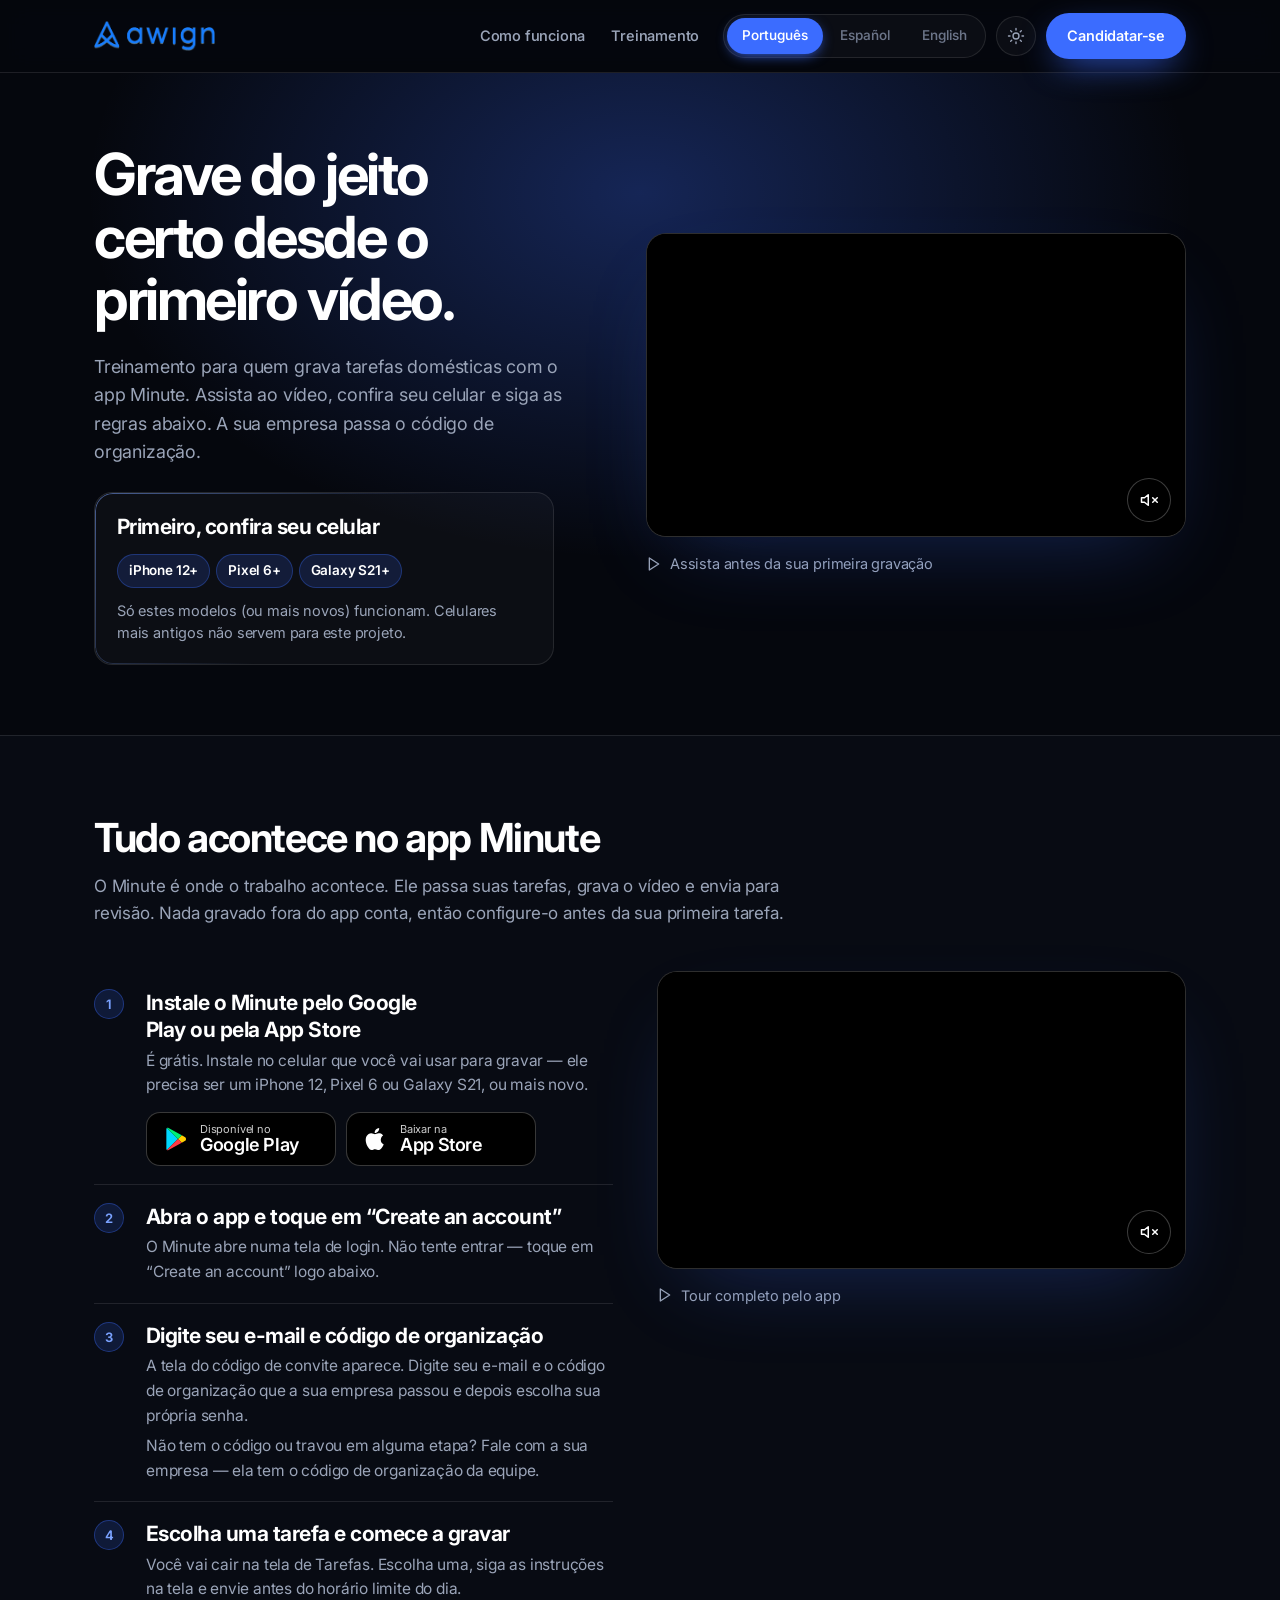
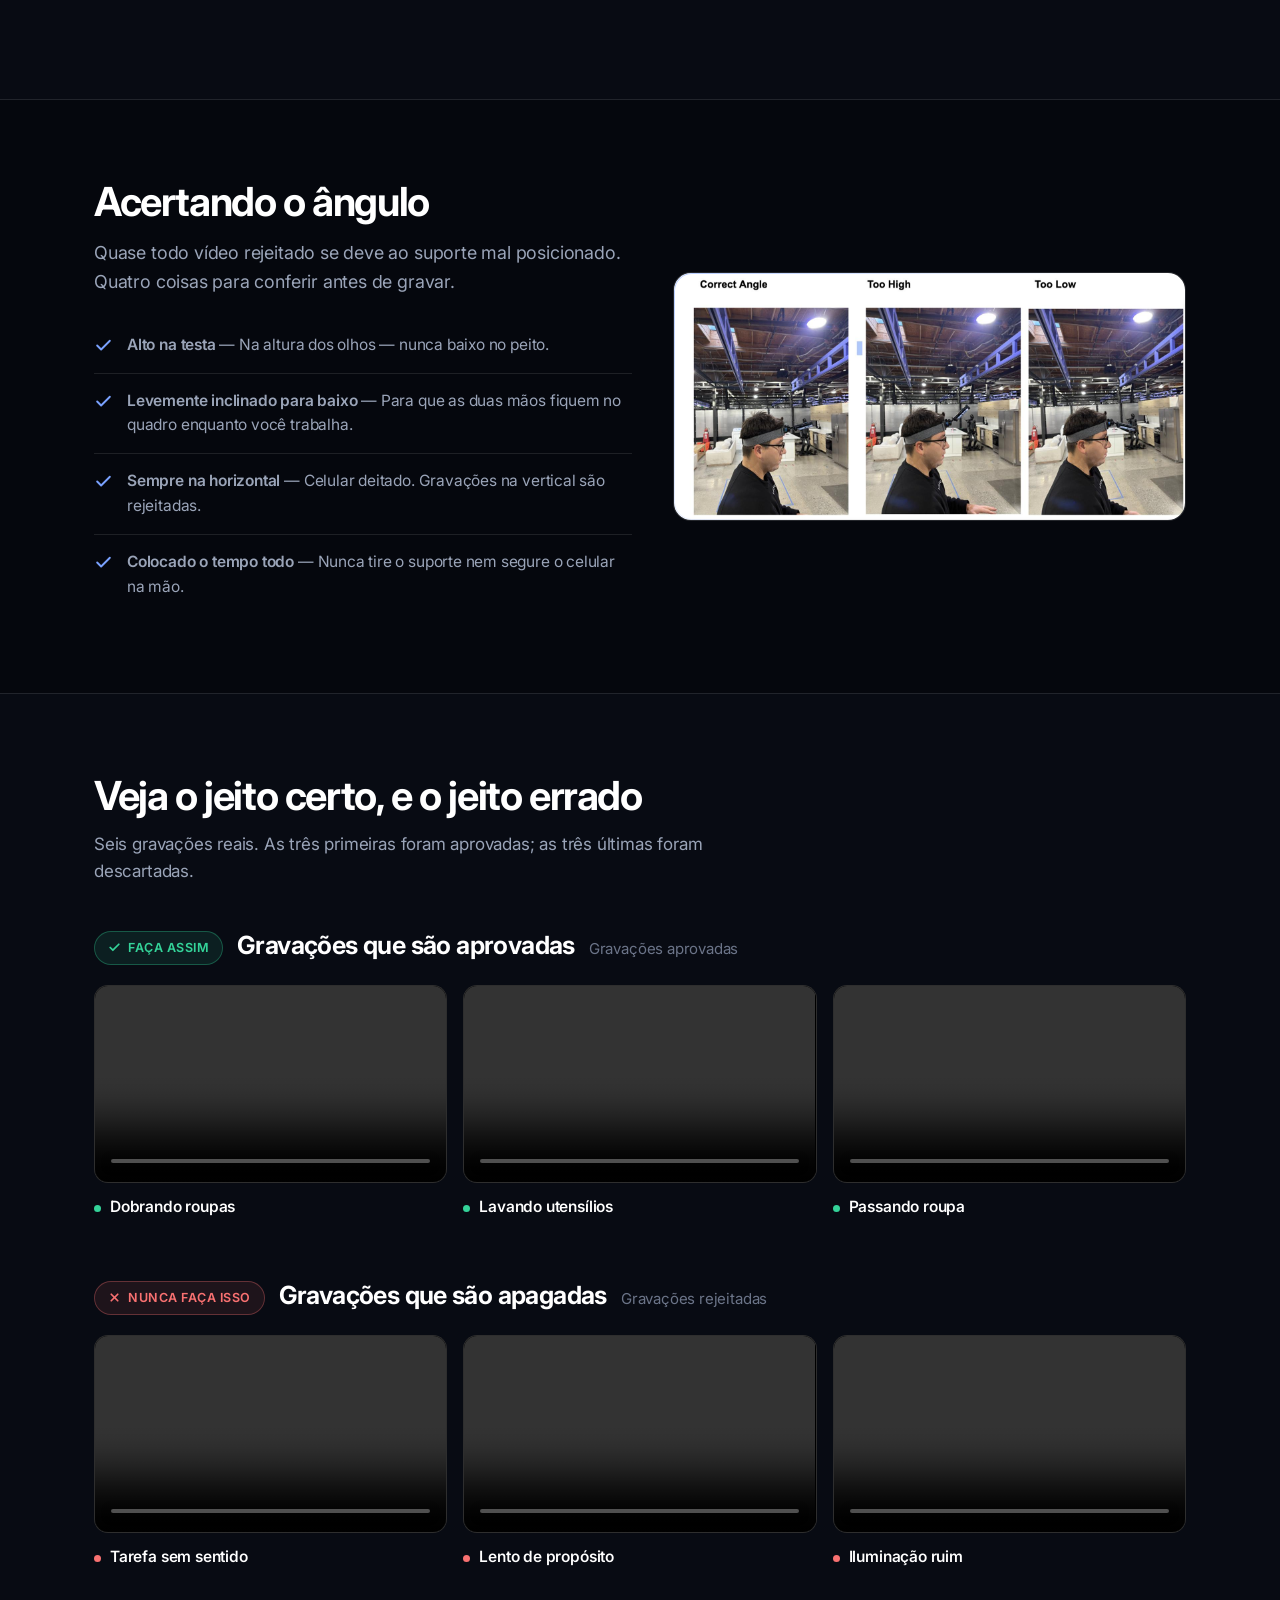
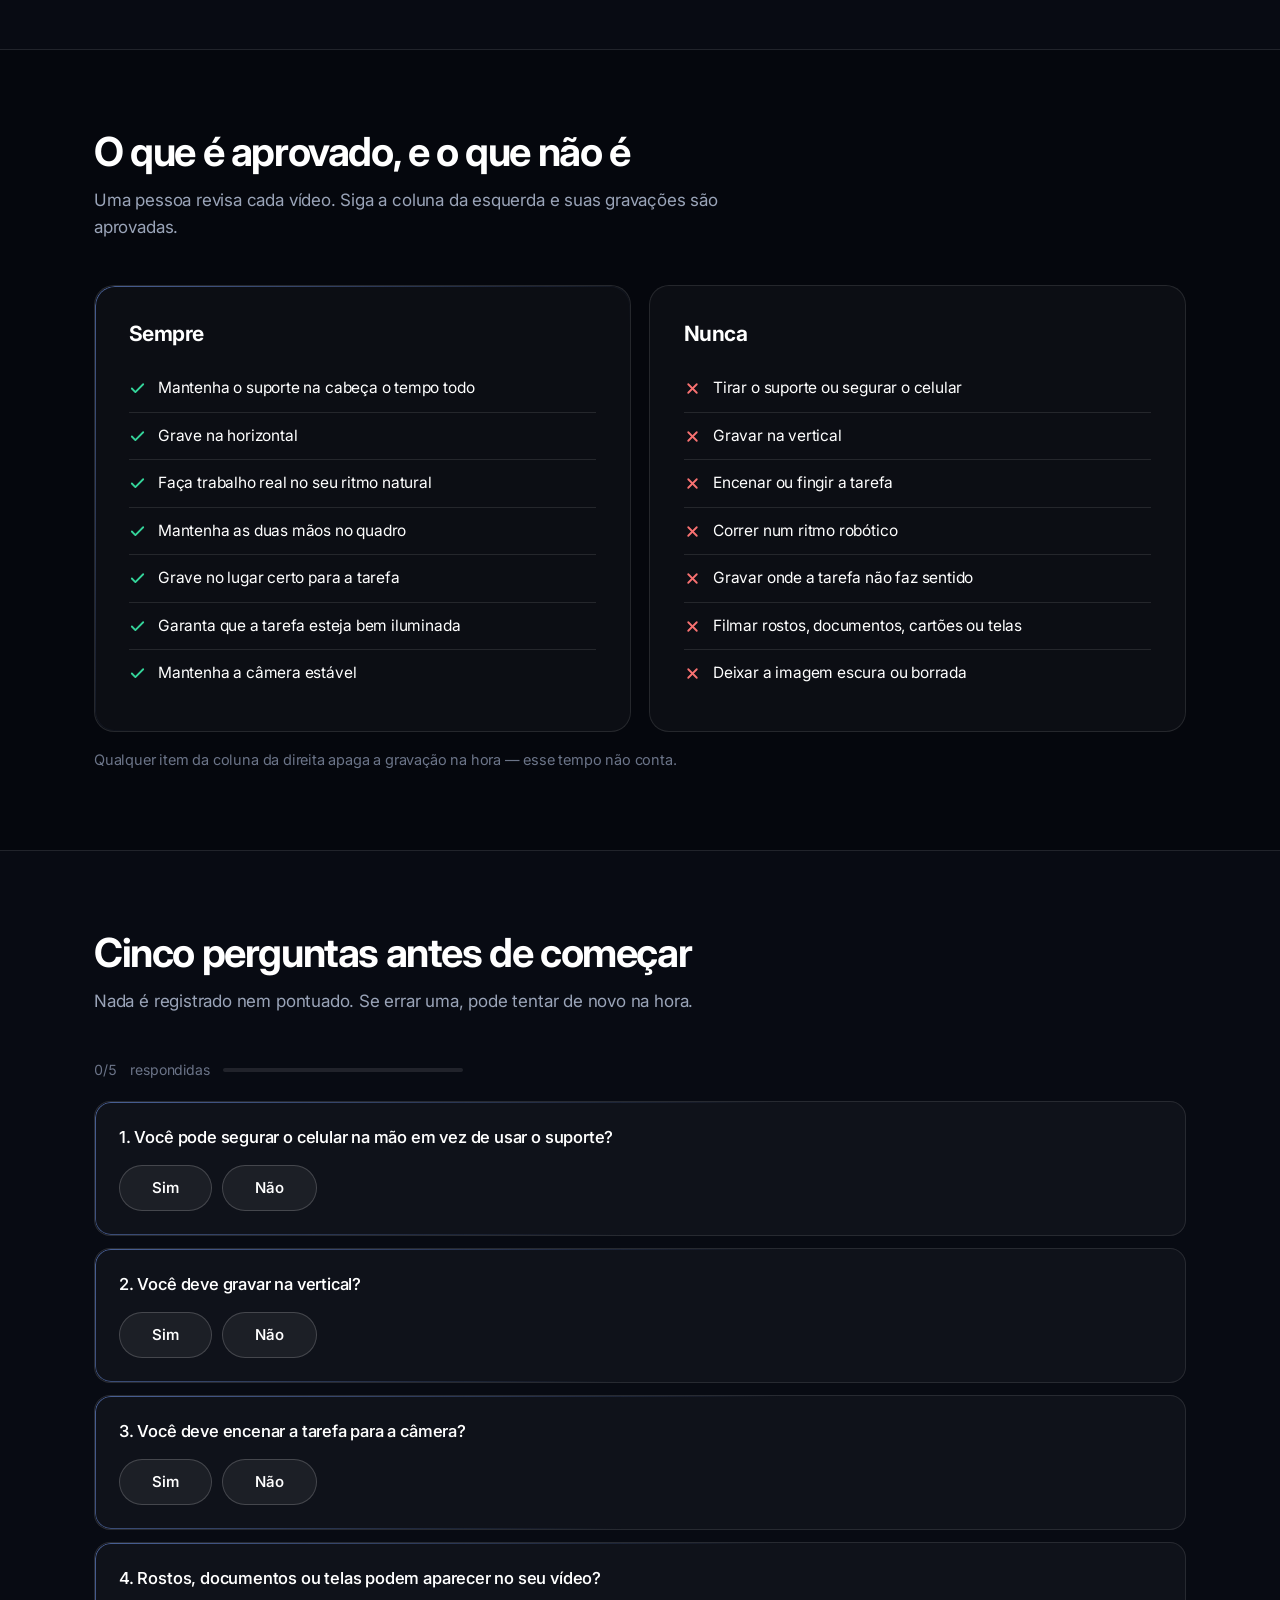
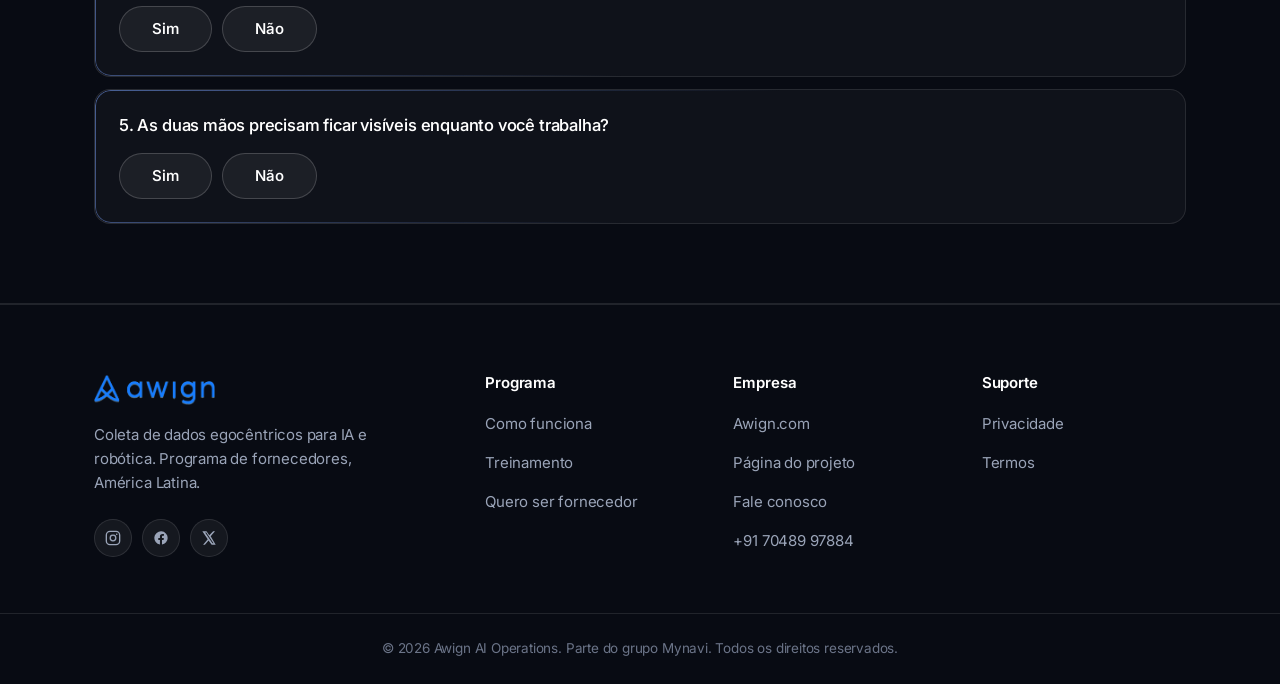
==== training.html @ 40f61e0f "Awign LatAm vendor onboarding site Vendor pitch, worker training page and application form in Portug" ====
<!doctype html>
<html lang="pt" data-theme="dark">
<head>
<meta charset="utf-8" />
<meta name="viewport" content="width=device-width, initial-scale=1" />
<title>Awign — Treinamento para gravação</title>
<meta name="description" content="Treinamento para gravar tarefas domésticas com o app Minute: vídeo, celulares compatíveis, exemplos e regras." />
<link rel="icon" type="image/png" href="assets/favicon.png" />
<link rel="apple-touch-icon" href="assets/favicon.png" />
<link rel="preconnect" href="https://fonts.googleapis.com" />
<link rel="preconnect" href="https://fonts.gstatic.com" crossorigin />
<link href="https://fonts.googleapis.com/css2?family=Inter:wght@400;500;600;700&display=swap" rel="stylesheet" />
<link rel="stylesheet" href="styles.css" />
<script>
  (function () {
    var t = null;
    try { t = localStorage.getItem("awign_theme"); } catch (e) {}
    document.documentElement.setAttribute("data-theme", t === "light" ? "light" : "dark");
  })();
</script>
</head>
<body data-page="training">

<div id="nav"></div>

<main id="top">

  <!-- ================= HERO ================= -->
  <header class="hero">
    <div class="hero__aura"></div>
    <div class="shell hero__in">
      <div class="rv">
        <h1 data-i18n="tHeroTitle"></h1>
        <p class="lede" data-i18n="tHeroLede"></p>
        <div class="phonebox card card--edge">
          <h3 data-i18n="tPhoneTitle"></h3>
          <div class="phones"></div>
          <p data-i18n="tPhoneBody"></p>
        </div>
      </div>
      <div class="rv">
        <div class="vid" id="v-hero"></div>
        <p class="vid__cap"><svg width="16" height="16" viewBox="0 0 24 24" fill="none" stroke="currentColor" stroke-width="2" stroke-linecap="round" stroke-linejoin="round"><polygon points="5 3 19 12 5 21 5 3"/></svg><span data-i18n="tHeroVideoCap"></span></p>
      </div>
    </div>
  </header>

  <!-- ================= MINUTE APP ================= -->
  <section class="sec sec--tint" id="app">
    <div class="shell">
      <div class="head rv">
        <h2 data-i18n="appTitle"></h2>
        <p data-i18n="appBody"></p>
      </div>
      <div class="app">
        <div class="rv"><div id="app-steps"></div></div>
        <div class="app__sticky rv">
          <div class="vid" id="v-app"></div>
          <p class="vid__cap"><svg width="16" height="16" viewBox="0 0 24 24" fill="none" stroke="currentColor" stroke-width="2" stroke-linecap="round" stroke-linejoin="round"><polygon points="5 3 19 12 5 21 5 3"/></svg><span data-i18n="appVideoCap"></span></p>
        </div>
      </div>
    </div>
  </section>

  <!-- ================= SETUP ================= -->
  <section class="sec" id="setup">
    <div class="shell setup">
      <div class="rv">
        <h2 data-i18n="setupTitle"></h2>
        <p class="lede" style="margin-top:16px" data-i18n="setupBody"></p>
        <div id="setup-list" style="margin-top:22px"></div>
      </div>
      <div class="setup__img card card--edge rv">
        <img src="assets/img/headmount-angles.jpg" alt="" loading="lazy" />
      </div>
    </div>
  </section>

  <!-- ================= EXAMPLES ================= -->
  <section class="sec sec--tint" id="examples">
    <div class="shell">
      <div class="head rv">
        <h2 data-i18n="exTitle"></h2>
        <p data-i18n="exBody"></p>
      </div>
      <div class="exgroup rv">
        <div class="exhead">
          <span class="tag tag--good"><svg width="13" height="13" viewBox="0 0 24 24" fill="none" stroke="currentColor" stroke-width="3.2" stroke-linecap="round" stroke-linejoin="round"><polyline points="20 6 9 17 4 12"/></svg><span data-i18n="goodTag"></span></span>
          <h3 data-i18n="goodHeading"></h3>
          <p data-i18n="goodSub"></p>
        </div>
        <div class="clips" id="clips-good"></div>
      </div>
      <div class="exgroup rv">
        <div class="exhead">
          <span class="tag tag--bad"><svg width="13" height="13" viewBox="0 0 24 24" fill="none" stroke="currentColor" stroke-width="3.2" stroke-linecap="round"><line x1="18" y1="6" x2="6" y2="18"/><line x1="6" y1="6" x2="18" y2="18"/></svg><span data-i18n="badTag"></span></span>
          <h3 data-i18n="badHeading"></h3>
          <p data-i18n="badSub"></p>
        </div>
        <div class="clips" id="clips-bad"></div>
      </div>
    </div>
  </section>

  <!-- ================= DO / DON'T ================= -->
  <section class="sec" id="standards">
    <div class="shell">
      <div class="head rv">
        <h2 data-i18n="ddTitle"></h2>
        <p data-i18n="ddBody"></p>
      </div>
      <div class="dd">
        <div class="dd__col dd--good card card--edge card--spot rv">
          <h3 data-i18n="doTitle"></h3>
          <ul id="do-list"></ul>
        </div>
        <div class="dd__col dd--bad card card--spot rv">
          <h3 data-i18n="dontTitle"></h3>
          <ul id="dont-list"></ul>
        </div>
      </div>
      <p class="dd__note rv" data-i18n="ddNote"></p>
    </div>
  </section>

  <!-- ================= QUIZ ================= -->
  <section class="sec sec--tint">
    <div class="shell">
      <div class="head rv">
        <h2 data-i18n="quizTitle"></h2>
        <p data-i18n="quizBody"></p>
      </div>
      <div class="meter rv">
        <span id="q-count">0/5</span>
        <span data-i18n="quizProgress"></span>
        <span class="track"><span class="fill" id="q-fill"></span></span>
      </div>
      <div class="quiz" id="quiz"></div>
    </div>
  </section>

</main>

<div id="foot"></div>

<script src="i18n.js"></script>
<script src="script.js"></script>
</body>
</html>
---- styles.css ----
/* ============================================================
   Awign — LatAm onboarding
   Dark-first design system with a light theme toggle.
   ============================================================ */

:root,
[data-theme="dark"] {
  --bg: #05070d;
  --bg-2: #080b13;
  --surface: rgba(255, 255, 255, 0.03);
  --surface-2: rgba(255, 255, 255, 0.055);

  --line: rgba(255, 255, 255, 0.1);
  --line-2: rgba(255, 255, 255, 0.18);

  --tx: #ffffff;
  --tx-2: #9aa4b8;
  --tx-3: #6b7488;

  --brand: #3b6cff;
  --brand-2: #7aa2ff;
  --brand-soft: rgba(59, 108, 255, 0.16);

  --good: #34d399;
  --good-soft: rgba(52, 211, 153, 0.1);
  --bad: #f87171;
  --bad-soft: rgba(248, 113, 113, 0.09);

  --edge: rgba(122, 162, 255, 0.55);
  --edge-2: rgba(122, 162, 255, 0);
  --halo: rgba(59, 108, 255, 0.3);
  --spot: rgba(122, 162, 255, 0.14);

  color-scheme: dark;
}

[data-theme="light"] {
  --bg: #ffffff;
  --bg-2: #f5f7fc;
  --surface: rgba(10, 20, 50, 0.022);
  --surface-2: rgba(10, 20, 50, 0.045);

  --line: rgba(10, 20, 50, 0.1);
  --line-2: rgba(10, 20, 50, 0.19);

  --tx: #070a12;
  --tx-2: #4d5665;
  --tx-3: #79808f;

  --brand: #1b45d7;
  --brand-2: #1b45d7;
  --brand-soft: rgba(27, 69, 215, 0.09);

  --good: #0f7a4f;
  --good-soft: rgba(15, 122, 79, 0.07);
  --bad: #c0362c;
  --bad-soft: rgba(192, 54, 44, 0.06);

  --edge: rgba(27, 69, 215, 0.32);
  --edge-2: rgba(27, 69, 215, 0);
  --halo: rgba(27, 69, 215, 0.14);
  --spot: rgba(27, 69, 215, 0.07);

  color-scheme: light;
}

* {
  box-sizing: border-box;
}

html {
  scroll-behavior: smooth;
  -webkit-text-size-adjust: 100%;
}

body {
  margin: 0;
  background: var(--bg);
  color: var(--tx);
  font-family: "Inter", -apple-system, BlinkMacSystemFont, "Segoe UI", Roboto,
    Helvetica, Arial, sans-serif;
  font-size: 17px;
  line-height: 1.6;
  letter-spacing: -0.011em;
  -webkit-font-smoothing: antialiased;
  -moz-osx-font-smoothing: grayscale;
  overflow-x: hidden;
}

/* Theme flips instantly. Transitioning a background-color that resolves
   from a custom property leaves it stuck on the old value, so all
   transitions are suppressed for the frame the theme changes on. */
.theming,
.theming *,
.theming *::before,
.theming *::after {
  transition: none !important;
}

img {
  max-width: 100%;
  display: block;
}
a {
  color: inherit;
}
::selection {
  background: var(--brand);
  color: #fff;
}

.shell {
  width: 100%;
  max-width: 1180px;
  margin-inline: auto;
  padding-inline: clamp(20px, 5vw, 44px);
}

/* ---------- type ---------- */

h1,
h2,
h3,
h4 {
  margin: 0;
  font-weight: 680;
  line-height: 1.08;
  letter-spacing: -0.035em;
  text-wrap: balance;
}

h1 {
  font-size: clamp(40px, 5.6vw, 68px);
  letter-spacing: -0.042em;
}
h2 {
  font-size: clamp(28px, 3.4vw, 40px);
}
h3 {
  font-size: clamp(18px, 1.9vw, 21px);
  letter-spacing: -0.024em;
  line-height: 1.3;
}

p {
  margin: 0;
}

.lede {
  font-size: clamp(16.5px, 1.4vw, 18.5px);
  line-height: 1.58;
  color: var(--tx-2);
  max-width: 60ch;
}

.head {
  max-width: 700px;
  margin-bottom: clamp(28px, 3.4vw, 44px);
}
.head p {
  margin-top: 14px;
  color: var(--tx-2);
  font-size: 17px;
}
.head--center {
  margin-inline: auto;
  text-align: center;
}

/* ---------- surfaces ---------- */

.card {
  position: relative;
  background: var(--surface);
  border: 1px solid var(--line);
  border-radius: 20px;
  overflow: hidden;
}

/* gradient hairline */
.card--edge::before {
  content: "";
  position: absolute;
  inset: 0;
  border-radius: inherit;
  padding: 1px;
  background: linear-gradient(140deg, var(--edge), var(--edge-2) 55%);
  -webkit-mask: linear-gradient(#000 0 0) content-box, linear-gradient(#000 0 0);
  -webkit-mask-composite: xor;
  mask: linear-gradient(#000 0 0) content-box, linear-gradient(#000 0 0);
  mask-composite: exclude;
  pointer-events: none;
  z-index: 2;
}

/* cursor-following glow */
.card--spot::after {
  content: "";
  position: absolute;
  inset: 0;
  border-radius: inherit;
  background: radial-gradient(
    340px circle at var(--mx, 50%) var(--my, 0%),
    var(--spot),
    transparent 65%
  );
  opacity: 0;
  transition: opacity 0.35s ease;
  pointer-events: none;
  z-index: 1;
}
.card--spot:hover::after {
  opacity: 1;
}

.card--lift {
  transition: transform 0.32s cubic-bezier(0.22, 1, 0.36, 1),
    box-shadow 0.32s ease, border-color 0.32s ease;
}
.card--lift:hover {
  transform: translateY(-4px);
  border-color: var(--line-2);
  box-shadow: 0 22px 60px -22px var(--halo);
}

/* ---------- scroll reveal ----------
   Content is visible by default and only hidden once JS has confirmed it
   can animate it back in (html.anim). Without that, a page opened in a
   background tab — where IntersectionObserver never fires — would render
   completely blank. */

.anim .rv {
  opacity: 0;
  transform: translateY(22px);
  transition: opacity 0.7s cubic-bezier(0.22, 1, 0.36, 1),
    transform 0.7s cubic-bezier(0.22, 1, 0.36, 1);
  will-change: opacity, transform;
}
.anim .rv.in {
  opacity: 1;
  transform: none;
}

/* ---------- buttons ---------- */

.btn {
  display: inline-flex;
  align-items: center;
  justify-content: center;
  gap: 10px;
  border: 1px solid transparent;
  border-radius: 999px;
  font: inherit;
  font-size: 16px;
  font-weight: 570;
  letter-spacing: -0.012em;
  padding: 15px 30px;
  cursor: pointer;
  text-decoration: none;
  white-space: nowrap;
  position: relative;
  overflow: hidden;
  transition: transform 0.22s cubic-bezier(0.22, 1, 0.36, 1),
    box-shadow 0.28s ease, background-color 0.2s ease, border-color 0.2s ease;
}

/* sheen sweep */
.btn::after {
  content: "";
  position: absolute;
  top: 0;
  left: -140%;
  width: 60%;
  height: 100%;
  background: linear-gradient(
    100deg,
    transparent,
    rgba(255, 255, 255, 0.28),
    transparent
  );
  transform: skewX(-18deg);
  transition: left 0.6s cubic-bezier(0.22, 1, 0.36, 1);
  pointer-events: none;
}
.btn:hover::after {
  left: 140%;
}

.btn--primary {
  background: var(--brand);
  color: #fff;
  box-shadow: 0 12px 36px -12px var(--brand);
}
.btn--primary:hover {
  box-shadow: 0 18px 48px -12px var(--brand);
  transform: translateY(-2px);
}

.btn--wa {
  background: #22c55e;
  color: #fff;
  box-shadow: 0 12px 36px -12px rgba(34, 197, 94, 0.8);
}
.btn--wa:hover {
  box-shadow: 0 18px 50px -12px rgba(34, 197, 94, 0.9);
  transform: translateY(-2px);
}

.btn--ghost {
  background: var(--surface-2);
  color: var(--tx);
  border-color: var(--line-2);
}
.btn--ghost:hover {
  border-color: var(--tx-3);
  transform: translateY(-2px);
}

.btn--wide {
  width: 100%;
}
.btn--lg {
  padding: 18px 36px;
  font-size: 17px;
}

/* ---------- nav ---------- */

.nav {
  position: sticky;
  top: 0;
  z-index: 80;
  background: color-mix(in srgb, var(--bg) 82%, transparent);
  backdrop-filter: saturate(180%) blur(14px);
  border-bottom: 1px solid var(--line);
}

.nav__in {
  display: flex;
  align-items: center;
  justify-content: space-between;
  gap: 16px;
  height: 72px;
}

.brand img {
  height: 30px;
  width: auto;
  transition: transform 0.3s cubic-bezier(0.22, 1, 0.36, 1);
}
.brand:hover img {
  transform: scale(1.04);
}
[data-theme="dark"] .brand img {
  filter: brightness(1.6) saturate(1.25);
}

.nav__tools {
  display: flex;
  align-items: center;
  gap: 10px;
}

.seg {
  display: flex;
  align-items: center;
  gap: 2px;
  padding: 3px;
  border: 1px solid var(--line);
  border-radius: 999px;
  background: var(--surface);
}
.seg button {
  font: inherit;
  font-size: 13.5px;
  font-weight: 540;
  padding: 7px 15px;
  border: 0;
  border-radius: 999px;
  background: transparent;
  color: var(--tx-3);
  cursor: pointer;
  transition: all 0.2s ease;
  white-space: nowrap;
}
.seg button:hover {
  color: var(--tx);
}
.seg .l-short {
  display: none;
}
.seg button.on {
  background: var(--brand);
  color: #fff;
  box-shadow: 0 4px 14px -4px var(--brand);
}

.iconbtn {
  width: 40px;
  height: 40px;
  display: grid;
  place-items: center;
  border-radius: 999px;
  border: 1px solid var(--line);
  background: var(--surface);
  color: var(--tx-2);
  cursor: pointer;
  transition: all 0.22s ease;
  flex: none;
}
.iconbtn:hover {
  color: var(--tx);
  border-color: var(--line-2);
  transform: rotate(-18deg);
}
.iconbtn svg {
  width: 18px;
  height: 18px;
}
.iconbtn .i-sun {
  display: none;
}
[data-theme="dark"] .iconbtn .i-sun {
  display: block;
}
[data-theme="dark"] .iconbtn .i-moon {
  display: none;
}

/* ---------- hero ---------- */

.hero {
  position: relative;
  padding-top: clamp(44px, 5.5vw, 76px);
  padding-bottom: clamp(44px, 5.5vw, 72px);
  overflow: hidden;
}

.hero__aura {
  position: absolute;
  top: -260px;
  left: 50%;
  width: min(1150px, 135vw);
  height: 760px;
  transform: translateX(-50%);
  background: radial-gradient(ellipse at center, var(--halo) 0%, transparent 68%);
  pointer-events: none;
  z-index: 0;
  animation: breathe 9s ease-in-out infinite;
}

@keyframes breathe {
  0%,
  100% {
    opacity: 0.75;
    transform: translateX(-50%) scale(1);
  }
  50% {
    opacity: 1;
    transform: translateX(-50%) scale(1.08);
  }
}

.hero__in {
  position: relative;
  z-index: 1;
  display: grid;
  gap: clamp(34px, 4vw, 56px);
  align-items: center;
}

.hero h1 {
  max-width: 13ch;
}
.hero .lede {
  margin-top: 22px;
  max-width: 46ch;
}

/* ---------- video ---------- */

.vid {
  position: relative;
  border-radius: 20px;
  overflow: hidden;
  background: #000;
  aspect-ratio: 16 / 9;
  border: 1px solid var(--line-2);
  box-shadow: 0 34px 90px -34px var(--halo);
}
.vid video,
.vid iframe {
  position: absolute;
  inset: 0;
  width: 100%;
  height: 100%;
  border: 0;
  object-fit: cover;
  background: #000;
  display: block;
}

.vid__mute {
  position: absolute;
  right: 14px;
  bottom: 14px;
  z-index: 3;
  width: 44px;
  height: 44px;
  display: grid;
  place-items: center;
  border-radius: 999px;
  border: 1px solid rgba(255, 255, 255, 0.24);
  background: rgba(0, 0, 0, 0.55);
  backdrop-filter: blur(8px);
  color: #fff;
  cursor: pointer;
  transition: all 0.22s ease;
}
.vid__mute:hover {
  background: rgba(0, 0, 0, 0.82);
  transform: scale(1.08);
}
.vid__mute svg {
  width: 18px;
  height: 18px;
}
.vid__mute .i-on {
  display: none;
}
.vid__mute.unmuted .i-on {
  display: block;
}
.vid__mute.unmuted .i-off {
  display: none;
}

.vid__cap {
  margin-top: 15px;
  font-size: 14.5px;
  color: var(--tx-2);
  display: flex;
  align-items: center;
  gap: 8px;
}

/* ---------- stats ---------- */

.stats {
  display: grid;
  gap: 16px;
  margin-top: clamp(38px, 4.5vw, 60px);
  position: relative;
  z-index: 1;
}

.stat {
  padding: clamp(22px, 2.6vw, 30px);
  border-radius: 18px;
}
.stat__v {
  font-size: clamp(28px, 3.2vw, 38px);
  font-weight: 700;
  letter-spacing: -0.04em;
  line-height: 1;
  background: linear-gradient(100deg, var(--brand-2), var(--brand));
  -webkit-background-clip: text;
  background-clip: text;
  color: transparent;
}
.stat__l {
  margin-top: 11px;
  font-size: 14.5px;
  color: var(--tx-2);
  line-height: 1.5;
  position: relative;
  z-index: 2;
}

/* ---------- sections ---------- */

.sec {
  padding-block: clamp(54px, 6.2vw, 88px);
  position: relative;
}
.sec--tint {
  background: var(--bg-2);
  border-block: 1px solid var(--line);
}

/* ---------- work ---------- */

.work {
  display: grid;
  gap: clamp(28px, 3.4vw, 48px);
  align-items: center;
}
.work__grid {
  display: grid;
  grid-template-columns: repeat(2, 1fr);
  gap: 14px;
}
figure {
  margin: 0;
}
.shot {
  border-radius: 14px;
  overflow: hidden;
  aspect-ratio: 16 / 10;
  border: 1px solid var(--line);
}
.shot img {
  width: 100%;
  height: 100%;
  object-fit: cover;
  transition: transform 0.6s cubic-bezier(0.22, 1, 0.36, 1);
}
figure:hover .shot img {
  transform: scale(1.07);
}
figcaption {
  margin-top: 9px;
  font-size: 13.5px;
  color: var(--tx-3);
}

/* ---------- setup ---------- */

.setup {
  display: grid;
  gap: clamp(26px, 3.2vw, 44px);
  align-items: center;
}
.setup__img {
  border-radius: 18px;
  overflow: hidden;
  border: 1px solid var(--line);
}
.setup__row {
  display: flex;
  gap: 14px;
  align-items: flex-start;
  padding: 15px 0;
  border-bottom: 1px solid var(--line);
}
.setup__row:last-child {
  border-bottom: 0;
}
.setup__row svg {
  flex: none;
  margin-top: 3px;
  color: var(--brand-2);
}
.setup__row b {
  font-weight: 600;
}
.setup__row span {
  color: var(--tx-2);
  font-size: 15.5px;
}

/* ---------- examples ---------- */

.exgroup + .exgroup {
  margin-top: clamp(40px, 4.6vw, 64px);
}

.exhead {
  display: flex;
  align-items: baseline;
  flex-wrap: wrap;
  gap: 10px 14px;
  margin-bottom: 20px;
}
.exhead h3 {
  font-size: clamp(20px, 2.2vw, 25px);
}
.exhead p {
  color: var(--tx-3);
  font-size: 15px;
}

.tag {
  display: inline-flex;
  align-items: center;
  gap: 7px;
  font-size: 12.5px;
  font-weight: 620;
  letter-spacing: 0.04em;
  text-transform: uppercase;
  padding: 6px 13px;
  border-radius: 999px;
  flex: none;
}
.tag--good {
  background: var(--good-soft);
  color: var(--good);
  border: 1px solid color-mix(in srgb, var(--good) 32%, transparent);
}
.tag--bad {
  background: var(--bad-soft);
  color: var(--bad);
  border: 1px solid color-mix(in srgb, var(--bad) 32%, transparent);
}

.clips {
  display: grid;
  gap: 16px;
  grid-template-columns: repeat(3, 1fr);
}
.clip .vid {
  border-radius: 14px;
  box-shadow: none;
  transition: transform 0.32s cubic-bezier(0.22, 1, 0.36, 1),
    box-shadow 0.32s ease, border-color 0.32s ease;
}
.clip:hover .vid {
  transform: translateY(-4px);
  box-shadow: 0 22px 55px -24px var(--halo);
  border-color: var(--line-2);
}
.clip__t {
  margin-top: 12px;
  font-size: 15.5px;
  font-weight: 570;
}
.clip--good .clip__t::before,
.clip--bad .clip__t::before {
  content: "";
  display: inline-block;
  width: 7px;
  height: 7px;
  border-radius: 999px;
  margin-right: 9px;
  vertical-align: middle;
}
.clip--good .clip__t::before {
  background: var(--good);
}
.clip--bad .clip__t::before {
  background: var(--bad);
}

/* ---------- do / don't ---------- */

.dd {
  display: grid;
  gap: 18px;
}
.dd__col {
  padding: clamp(24px, 2.8vw, 34px);
  border-radius: 20px;
}
.dd__col ul {
  margin: 18px 0 0;
  padding: 0;
  list-style: none;
}
.dd__col li {
  display: flex;
  gap: 12px;
  align-items: flex-start;
  padding: 12px 0;
  border-bottom: 1px solid var(--line);
  font-size: 15.5px;
  line-height: 1.45;
  position: relative;
  z-index: 2;
}
.dd__col li:last-child {
  border-bottom: 0;
}
.dd__col li svg {
  flex: none;
  margin-top: 3px;
}
.dd--good li svg {
  color: var(--good);
}
.dd--bad li svg {
  color: var(--bad);
}
.dd__note {
  margin-top: 18px;
  font-size: 14.5px;
  color: var(--tx-3);
  line-height: 1.5;
}

/* ---------- app ---------- */

.app {
  display: grid;
  gap: clamp(28px, 3.4vw, 48px);
  align-items: start;
}
.app > * {
  min-width: 0;
}
.stp {
  display: grid;
  grid-template-columns: 36px minmax(0, 1fr);
  gap: 16px;
  padding: 18px 0;
  border-bottom: 1px solid var(--line);
  align-items: start;
}
.stp:last-child {
  border-bottom: 0;
}
.stp__n {
  width: 30px;
  height: 30px;
  display: grid;
  place-items: center;
  border-radius: 999px;
  background: var(--brand-soft);
  border: 1px solid color-mix(in srgb, var(--brand) 36%, transparent);
  color: var(--brand-2);
  font-size: 13px;
  font-weight: 640;
}
.stp p {
  margin-top: 5px;
  color: var(--tx-2);
  font-size: 15.5px;
}
.stp__extra {
  margin-top: 14px;
}
.stp__hint {
  margin-top: 10px;
  font-size: 14px;
  color: var(--tx-3);
}

.app__sticky {
  position: sticky;
  top: 96px;
}

/* ---------- payments ---------- */

section[id] {
  scroll-margin-top: 64px;
}

.pay {
  display: grid;
  gap: 16px;
}
.pay__card {
  padding: clamp(22px, 2.6vw, 30px);
  border-radius: 20px;
}
.pay__card > * {
  position: relative;
  z-index: 2;
}
.pay__card > p {
  margin-top: 10px;
  color: var(--tx-2);
  font-size: 15.5px;
  line-height: 1.5;
}
.pay__cyc {
  margin-top: 14px;
  padding: 14px 16px;
  border-radius: 14px;
  background: var(--brand-soft);
  border: 1px solid color-mix(in srgb, var(--brand) 30%, transparent);
  display: grid;
  gap: 3px;
}
.pay__cyc b {
  color: var(--tx);
  font-weight: 620;
  font-size: 15.5px;
}
.pay__cyc span {
  color: var(--brand-2);
  font-size: 14.5px;
  font-weight: 560;
}
.pay__sub {
  margin-top: 20px;
  font-size: 12.5px;
  font-weight: 620;
  letter-spacing: 0.06em;
  text-transform: uppercase;
  color: var(--tx-3);
}
.pay__ex {
  margin: 8px 0 0;
  padding: 0;
  list-style: none;
}
.pay__ex li {
  display: grid;
  gap: 2px;
  padding: 10px 0;
  border-bottom: 1px solid var(--line);
  font-size: 14.5px;
  color: var(--tx-2);
}
.pay__ex li:last-child {
  border-bottom: 0;
}
.pay__ex b {
  display: flex;
  align-items: center;
  gap: 6px;
  color: var(--tx);
  font-weight: 600;
}
.pay__ex svg {
  flex: none;
  color: var(--brand-2);
}
.pay__row {
  margin-top: 12px;
  padding: 13px 16px;
  border-radius: 14px;
  border: 1px solid var(--line);
  background: var(--surface);
  display: grid;
  gap: 3px;
  font-size: 14.5px;
  color: var(--tx-2);
}
.pay__row b {
  color: var(--tx-3);
  font-weight: 600;
}
.pay__row.is-paid {
  background: var(--good-soft);
  border-color: color-mix(in srgb, var(--good) 35%, transparent);
}
.pay__row.is-paid b {
  color: var(--good);
}
.pay__note {
  margin-top: 16px;
  font-size: 14px;
  color: var(--tx-3);
  line-height: 1.5;
}
.pay__accts {
  margin: 14px 0 0;
  padding: 0;
  list-style: none;
  display: grid;
  gap: 10px;
}
.pay__accts li {
  display: flex;
  align-items: center;
  justify-content: space-between;
  gap: 10px;
  padding: 13px 16px;
  border-radius: 14px;
  border: 1px solid var(--line);
  background: var(--surface);
}
.pay__accts li.is-pref {
  border-color: color-mix(in srgb, var(--good) 45%, transparent);
  background: var(--good-soft);
}
.pay__accts b {
  color: var(--tx);
  font-weight: 620;
  font-size: 16px;
}
.pay__accts li:not(.is-pref) b {
  font-weight: 560;
}
.pay__contact {
  margin-top: 22px;
  display: flex;
  flex-wrap: wrap;
  align-items: center;
  justify-content: space-between;
  gap: 14px 24px;
  padding: 18px 22px;
  border: 1px solid var(--line);
  border-radius: 20px;
  background: var(--surface);
}
.pay__contact p {
  color: var(--tx-2);
  font-size: 15.5px;
  max-width: 52ch;
}

/* ---------- phone requirement (hero stat) ---------- */

.stat--phone .stat__v {
  font-size: clamp(24px, 2.2vw, 28px);
  line-height: 1.15;
}

.phones {
  display: flex;
  flex-wrap: wrap;
  gap: 6px;
  margin-top: 14px;
  position: relative;
  z-index: 2;
}
.phones span {
  padding: 5px 11px;
  border-radius: 999px;
  font-size: 13.5px;
  font-weight: 600;
  color: var(--tx);
  background: var(--brand-soft);
  border: 1px solid color-mix(in srgb, var(--brand) 32%, transparent);
  white-space: nowrap;
}

/* ---------- store buttons ---------- */

.stores {
  display: grid;
  grid-template-columns: repeat(2, minmax(0, 190px));
  gap: 10px;
}
.store {
  display: flex;
  align-items: center;
  gap: 11px;
  min-height: 54px;
  padding: 8px 16px;
  border-radius: 14px;
  background: #000;
  color: #fff;
  border: 1px solid rgba(255, 255, 255, 0.22);
  text-decoration: none;
  transition: transform 0.22s cubic-bezier(0.22, 1, 0.36, 1), border-color 0.2s ease,
    box-shadow 0.28s ease;
}
.store:hover {
  transform: translateY(-2px);
  border-color: rgba(255, 255, 255, 0.45);
  box-shadow: 0 14px 34px -14px var(--halo);
}
.store:active {
  transform: translateY(0);
}
.store svg {
  width: 26px;
  height: 26px;
  flex: none;
}
.store span {
  display: grid;
  line-height: 1.1;
  min-width: 0;
}
.store small {
  font-size: 11px;
  opacity: 0.8;
  white-space: nowrap;
}
.store b {
  font-size: 18px;
  font-weight: 600;
  letter-spacing: -0.02em;
  white-space: nowrap;
}

/* ---------- quiz ---------- */

.quiz {
  display: grid;
  gap: 12px;
}
.qq {
  padding: clamp(18px, 2.2vw, 24px);
  border-radius: 16px;
}
.qq__t {
  font-size: 16.5px;
  font-weight: 540;
  line-height: 1.45;
  position: relative;
  z-index: 2;
}
.qq__opts {
  display: flex;
  gap: 10px;
  margin-top: 15px;
  position: relative;
  z-index: 2;
}
.qq__opt {
  font: inherit;
  font-size: 15px;
  font-weight: 560;
  padding: 10px 32px;
  border-radius: 999px;
  border: 1px solid var(--line-2);
  background: var(--surface-2);
  color: var(--tx);
  cursor: pointer;
  transition: all 0.18s ease;
}
.qq__opt:hover:not(:disabled) {
  border-color: var(--tx-3);
  transform: translateY(-1px);
}
.qq__opt.ok {
  background: var(--good-soft);
  border-color: var(--good);
  color: var(--good);
}
.qq__opt.no {
  background: var(--bad-soft);
  border-color: var(--bad);
  color: var(--bad);
  animation: shake 0.4s ease;
}
@keyframes shake {
  0%, 100% { transform: translateX(0); }
  25% { transform: translateX(-5px); }
  75% { transform: translateX(5px); }
}
.qq__fb {
  margin-top: 13px;
  font-size: 15px;
  color: var(--tx-2);
  display: none;
  line-height: 1.5;
  position: relative;
  z-index: 2;
}
.qq__fb.show {
  display: block;
  animation: fadeUp 0.35s ease;
}
@keyframes fadeUp {
  from { opacity: 0; transform: translateY(-4px); }
  to { opacity: 1; transform: none; }
}

.meter {
  display: flex;
  align-items: center;
  gap: 14px;
  margin-bottom: 20px;
  font-size: 14px;
  color: var(--tx-3);
  font-variant-numeric: tabular-nums;
}
.meter .track {
  flex: 1;
  max-width: 240px;
  height: 4px;
  border-radius: 999px;
  background: var(--line);
  overflow: hidden;
}
.meter .fill {
  height: 100%;
  width: 0;
  border-radius: 999px;
  background: linear-gradient(90deg, var(--brand), var(--brand-2));
  transition: width 0.45s cubic-bezier(0.22, 1, 0.36, 1);
}

/* ---------- faq ---------- */

.faq {
  display: grid;
  gap: 10px;
}
.faq details {
  border-radius: 16px;
  padding: 0 clamp(18px, 2.2vw, 24px);
  transition: border-color 0.25s ease, background-color 0.25s ease;
}
.faq details[open] {
  border-color: var(--line-2);
}
.faq summary {
  cursor: pointer;
  list-style: none;
  padding: 20px 40px 20px 0;
  font-size: 16.5px;
  font-weight: 550;
  letter-spacing: -0.018em;
  position: relative;
  transition: color 0.18s ease;
}
.faq summary::-webkit-details-marker {
  display: none;
}
.faq summary:hover {
  color: var(--brand-2);
}
.faq summary::after,
.faq summary::before {
  content: "";
  position: absolute;
  right: 4px;
  top: 50%;
  background: var(--tx-3);
  border-radius: 2px;
  transition: transform 0.3s cubic-bezier(0.22, 1, 0.36, 1);
}
.faq summary::after {
  width: 13px;
  height: 1.8px;
  transform: translateY(-50%);
}
.faq summary::before {
  width: 1.8px;
  height: 13px;
  right: 9.6px;
  transform: translateY(-50%);
}
.faq details[open] summary::before {
  transform: translateY(-50%) rotate(90deg);
}
.faq p {
  padding: 0 30px 22px 0;
  color: var(--tx-2);
  font-size: 16px;
  line-height: 1.62;
  max-width: 74ch;
  animation: fadeUp 0.35s ease;
}

/* ---------- footer ---------- */

.foot {
  background: var(--bg-2);
  border-top: 1px solid var(--line);
  padding-top: clamp(48px, 5.5vw, 76px);
}
.foot__top {
  display: grid;
  gap: 40px;
  padding-bottom: clamp(38px, 4.5vw, 56px);
}
.foot__tag {
  margin-top: 18px;
  color: var(--tx-2);
  font-size: 15px;
  max-width: 32ch;
}
.foot__social {
  display: flex;
  gap: 10px;
  margin-top: 24px;
}
.foot__social a {
  width: 38px;
  height: 38px;
  display: grid;
  place-items: center;
  border-radius: 999px;
  background: var(--surface-2);
  border: 1px solid var(--line);
  color: var(--tx-2);
  transition: all 0.25s cubic-bezier(0.22, 1, 0.36, 1);
}
.foot__social a:hover {
  color: #fff;
  background: var(--brand);
  border-color: var(--brand);
  transform: translateY(-3px);
  box-shadow: 0 10px 24px -8px var(--brand);
}
.foot__social svg {
  width: 16px;
  height: 16px;
}

.foot__col h4 {
  font-size: 15px;
  font-weight: 620;
  letter-spacing: -0.01em;
  margin-bottom: 18px;
}
.foot__col ul {
  margin: 0;
  padding: 0;
  list-style: none;
  display: grid;
  gap: 12px;
}
.foot__col a {
  color: var(--tx-2);
  text-decoration: none;
  font-size: 15px;
  transition: color 0.18s ease, padding-left 0.22s ease;
}
.foot__col a:hover {
  color: var(--tx);
  padding-left: 4px;
}

.foot__bar {
  border-top: 1px solid var(--line);
  padding-block: 24px;
  text-align: center;
  color: var(--tx-3);
  font-size: 13.5px;
}

/* ============================================================
   Responsive
   ============================================================ */

@media (max-width: 899px) {
  .clips {
    grid-template-columns: 1fr;
  }
  .app__sticky {
    position: static;
  }
}

@media (max-width: 719px) {
  .nav__in {
    height: 62px;
  }
  .brand img {
    height: 25px;
  }
  .seg button {
    padding: 7px 11px;
    font-size: 12.5px;
  }
}

@media (max-width: 479px) {
  .seg .l-full {
    display: none;
  }
  .seg .l-short {
    display: inline;
  }
  .pay__contact .btn {
    width: 100%;
  }
  .stores {
    grid-template-columns: 1fr;
  }
  .stp .btn {
    width: 100%;
    white-space: normal;
    padding: 14px 18px;
    font-size: 15px;
    text-align: center;
  }
}

@media (min-width: 720px) {
  .stats {
    grid-template-columns: repeat(3, 1fr);
  }
  .dd {
    grid-template-columns: 1fr 1fr;
  }
  .pay {
    grid-template-columns: 1fr 1fr;
  }
  .pay__card:first-child {
    grid-row: span 2;
  }
  .foot__top {
    grid-template-columns: 1.7fr 1fr 1fr 1fr;
    gap: 44px;
  }
}

@media (min-width: 960px) {
  .hero__in {
    grid-template-columns: 1fr 1.08fr;
  }
  .work {
    grid-template-columns: 1fr 1.1fr;
  }
  .setup {
    grid-template-columns: 1.05fr 1fr;
  }
  .app {
    grid-template-columns: 1fr 1.02fr;
  }
  .pay {
    grid-template-columns: repeat(3, 1fr);
  }
  .pay__card:first-child {
    grid-row: auto;
  }
}

@media (prefers-reduced-motion: reduce) {
  *,
  *::before,
  *::after {
    transition: none !important;
    animation: none !important;
    scroll-behavior: auto !important;
  }
  .anim .rv {
    opacity: 1;
    transform: none;
  }
}

/* ============================================================
   Vendor site additions
   ============================================================ */

/* ---------- nav ---------- */

.nav__links {
  display: none;
  align-items: center;
  gap: 26px;
  margin-left: auto;
  margin-right: 8px;
}
.nav__links a {
  color: var(--tx-2);
  text-decoration: none;
  font-size: 14.5px;
  font-weight: 540;
  transition: color 0.18s ease;
  white-space: nowrap;
}
.nav__links a:hover {
  color: var(--tx);
}
.nav__cta {
  display: none;
  padding: 10px 20px;
  font-size: 14.5px;
}

/* ---------- hero ---------- */

.eyebrow {
  display: inline-block;
  margin-bottom: 18px;
  padding: 6px 13px;
  border-radius: 999px;
  font-size: 12.5px;
  font-weight: 620;
  letter-spacing: 0.04em;
  text-transform: uppercase;
  color: var(--brand-2);
  background: var(--brand-soft);
  border: 1px solid color-mix(in srgb, var(--brand) 32%, transparent);
}
.hero__cta {
  display: flex;
  flex-wrap: wrap;
  gap: 12px;
  margin-top: 28px;
}

/* ---------- how it works ---------- */

.how {
  display: grid;
  gap: clamp(20px, 3.4vw, 56px);
  align-items: start;
}
.how .head {
  margin-bottom: 0;
}
.how__cta {
  margin-top: 26px;
}

/* ---------- training band + final CTA ---------- */

.band {
  display: flex;
  flex-wrap: wrap;
  align-items: center;
  justify-content: space-between;
  gap: 22px 40px;
  padding: clamp(26px, 3.4vw, 44px);
  border-radius: 24px;
}
.band > * {
  position: relative;
  z-index: 2;
}
.band h2 {
  font-size: clamp(24px, 2.8vw, 34px);
}
.band p {
  margin-top: 12px;
  color: var(--tx-2);
  font-size: 16.5px;
  max-width: 56ch;
}
.final {
  text-align: center;
  max-width: 720px;
  margin-inline: auto;
}
.final p {
  margin-top: 14px;
  color: var(--tx-2);
  font-size: 17px;
}
.final .hero__cta {
  justify-content: center;
}

/* ---------- training page: phone box ---------- */

.phonebox {
  margin-top: 26px;
  padding: 20px 22px;
  border-radius: 18px;
  max-width: 460px;
}
.phonebox > * {
  position: relative;
  z-index: 2;
}
.phonebox p {
  margin-top: 12px;
  font-size: 14.5px;
  color: var(--tx-2);
  line-height: 1.5;
}

/* ---------- application form ---------- */

.apply {
  max-width: 820px;
  padding-block: clamp(40px, 6vw, 80px);
}
.apply h1 {
  font-size: clamp(34px, 4.6vw, 52px);
}
.form {
  display: grid;
  gap: 20px 18px;
  padding: clamp(22px, 3.4vw, 40px);
  border-radius: 24px;
}
.form > * {
  position: relative;
  z-index: 2;
  min-width: 0;
}
.field {
  display: grid;
  gap: 7px;
  align-content: start;
}
.field label {
  font-size: 14.5px;
  font-weight: 580;
  color: var(--tx);
}
.field label em {
  font-style: normal;
  font-weight: 400;
  color: var(--tx-3);
}
.field input,
.field select,
.field textarea {
  width: 100%;
  font: inherit;
  font-size: 16px; /* under 16px makes iOS zoom the page on focus */
  color: var(--tx);
  background: var(--surface-2);
  border: 1px solid var(--line-2);
  border-radius: 12px;
  padding: 13px 14px;
  transition: border-color 0.18s ease, box-shadow 0.18s ease;
}
.field textarea {
  resize: vertical;
  min-height: 96px;
}
.field select {
  appearance: none;
  background-image: url("data:image/svg+xml,%3Csvg xmlns='http://www.w3.org/2000/svg' width='16' height='16' viewBox='0 0 24 24' fill='none' stroke='%239aa4b8' stroke-width='2.4' stroke-linecap='round' stroke-linejoin='round'%3E%3Cpolyline points='6 9 12 15 18 9'/%3E%3C/svg%3E");
  background-repeat: no-repeat;
  background-position: right 14px center;
  padding-right: 40px;
}
.field select option {
  color: #070a12;
  background: #fff;
}
.field input:focus,
.field select:focus,
.field textarea:focus {
  outline: none;
  border-color: var(--brand);
  box-shadow: 0 0 0 3px var(--brand-soft);
}
.field__hint {
  font-size: 13px;
  color: var(--tx-3);
}
.field__err {
  display: none;
  font-size: 13px;
  color: var(--bad);
}
.field.has-err input,
.field.has-err select,
.field.has-err textarea {
  border-color: var(--bad);
}
.field.has-err .field__err {
  display: block;
}
.field--hp {
  position: absolute !important;
  left: -9999px;
  width: 1px;
  height: 1px;
  overflow: hidden;
}
.check {
  display: flex;
  gap: 12px;
  align-items: flex-start;
  font-size: 14.5px;
  color: var(--tx-2);
  line-height: 1.5;
  cursor: pointer;
}
.check input {
  flex: none;
  width: 20px;
  height: 20px;
  margin-top: 1px;
  accent-color: var(--brand);
}
.check.has-err {
  color: var(--bad);
}
.form__error {
  padding: 12px 14px;
  border-radius: 12px;
  background: var(--bad-soft);
  border: 1px solid color-mix(in srgb, var(--bad) 40%, transparent);
  color: var(--bad);
  font-size: 14.5px;
}
.ok {
  padding: clamp(28px, 4vw, 48px);
  border-radius: 24px;
  text-align: center;
}
.ok > * {
  position: relative;
  z-index: 2;
}
.ok__icon {
  width: 60px;
  height: 60px;
  margin: 0 auto 18px;
  display: grid;
  place-items: center;
  border-radius: 999px;
  color: var(--good);
  background: var(--good-soft);
  border: 1px solid color-mix(in srgb, var(--good) 40%, transparent);
}
.ok p {
  margin-top: 12px;
  color: var(--tx-2);
  font-size: 17px;
}
.ok .hero__cta {
  justify-content: center;
}
[hidden] {
  display: none !important;
}

/* ---------- legal pages ---------- */

.legal {
  max-width: 720px;
  padding-block: clamp(56px, 8vw, 96px);
}
.legal h1 {
  font-size: clamp(36px, 5vw, 56px);
}
.legal .meta {
  margin-top: 20px;
  color: var(--tx-3);
  font-size: 15.5px;
  max-width: 58ch;
  line-height: 1.6;
}
.legal h2 {
  font-size: clamp(21px, 2.4vw, 26px);
  margin-top: clamp(44px, 5vw, 60px);
}
.legal p {
  margin-top: 16px;
  color: var(--tx-2);
  font-size: 17px;
  line-height: 1.65;
}

/* ---------- responsive ---------- */

@media (max-width: 479px) {
  .hero__cta .btn,
  .band .btn,
  .how__cta {
    width: 100%;
    white-space: normal;
    text-align: center;
  }
}

@media (min-width: 720px) {
  .nav__cta {
    display: inline-flex;
  }
  .form {
    grid-template-columns: 1fr 1fr;
  }
  .field--wide {
    grid-column: 1 / -1;
  }
}

@media (min-width: 960px) {
  .nav__links {
    display: flex;
  }
  .how {
    grid-template-columns: 0.85fr 1fr;
  }
  .how .head {
    position: sticky;
    top: 110px;
  }
}

.hero h1 {
  max-width: 17ch;
  font-size: clamp(36px, 4.7vw, 58px);
}
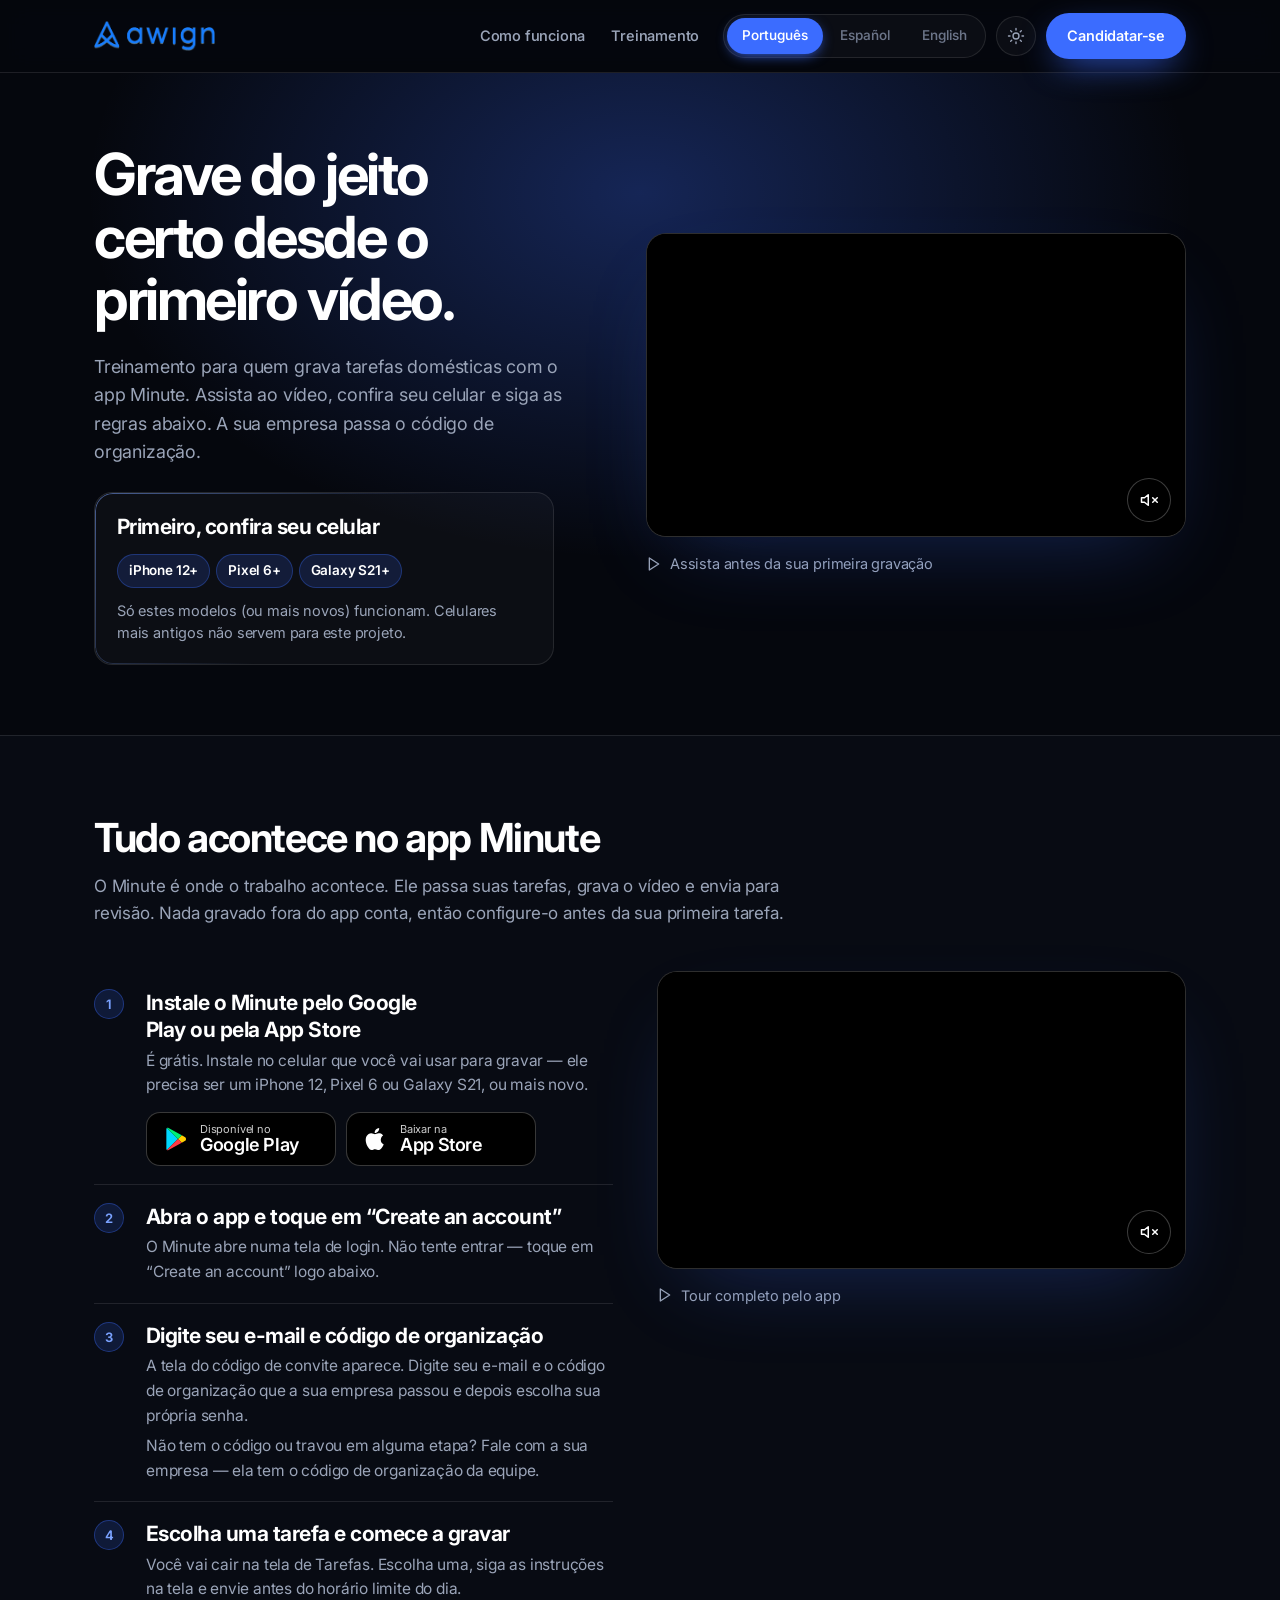
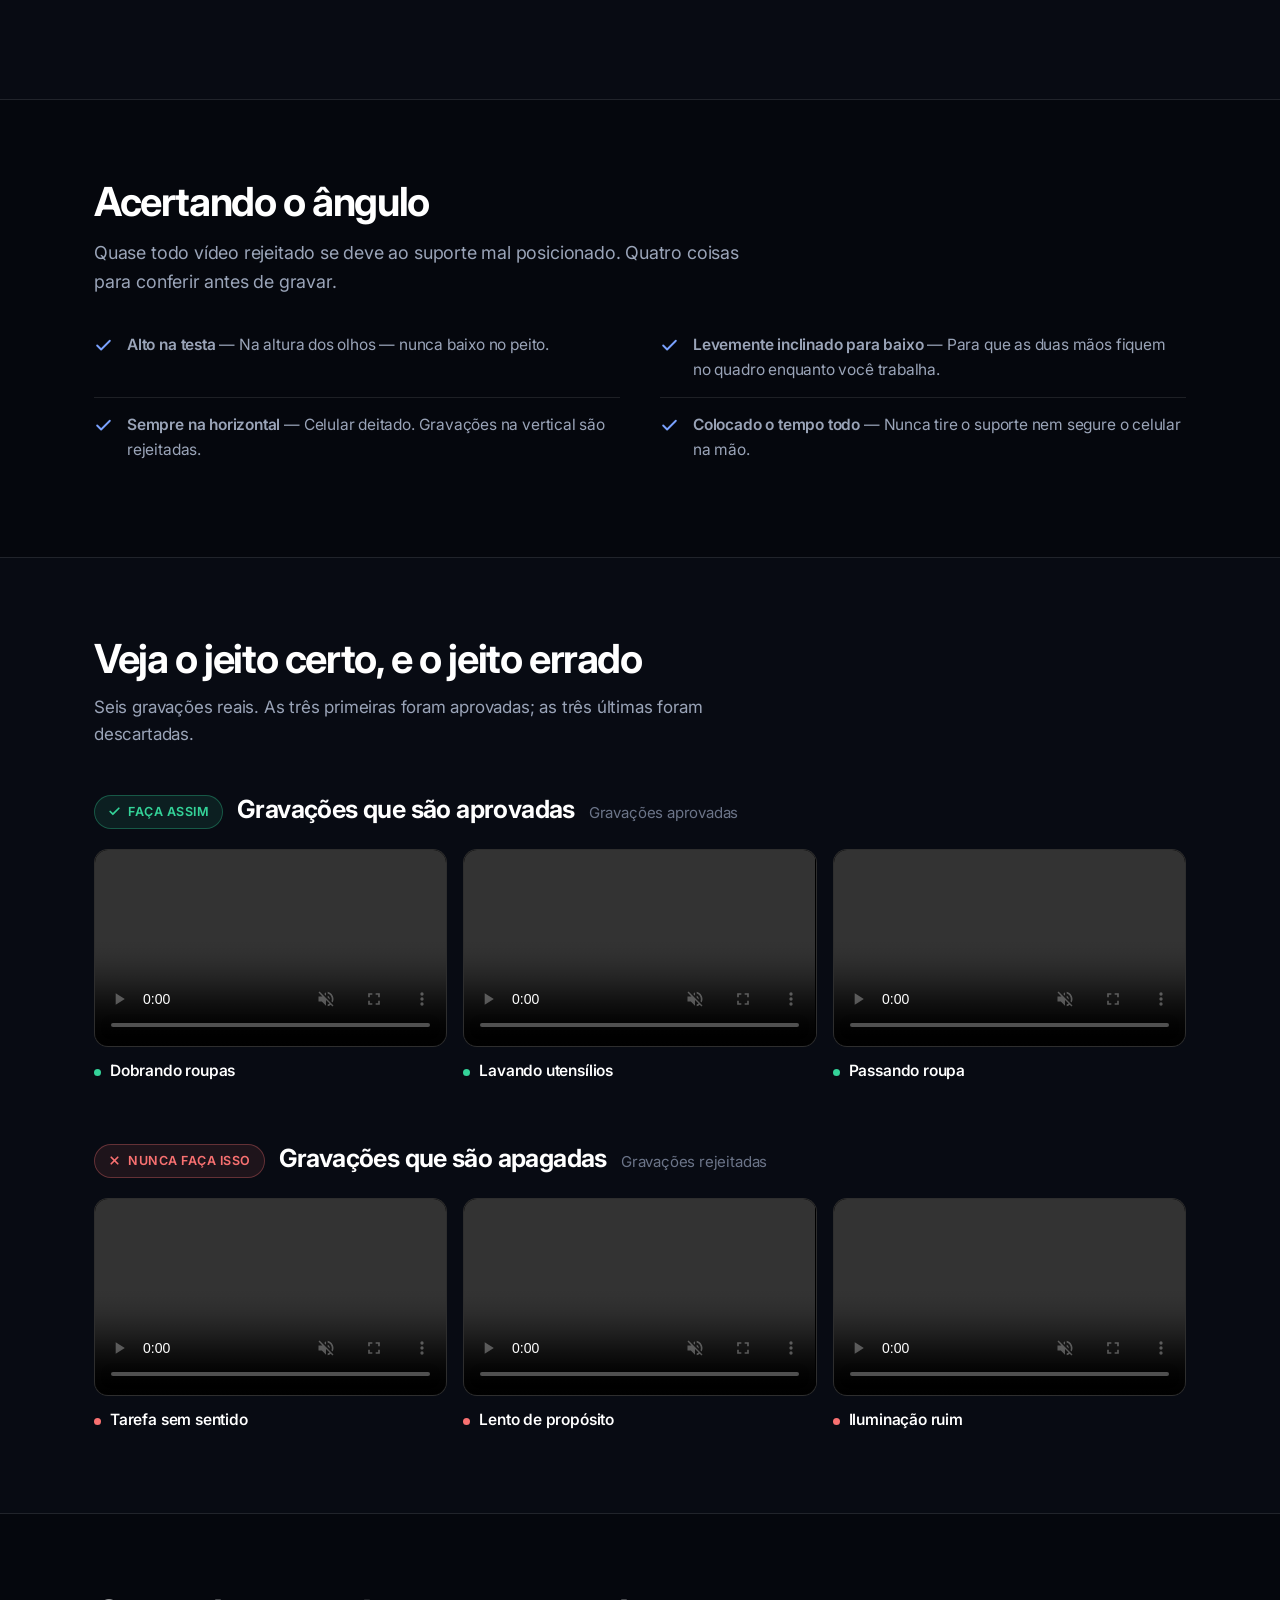
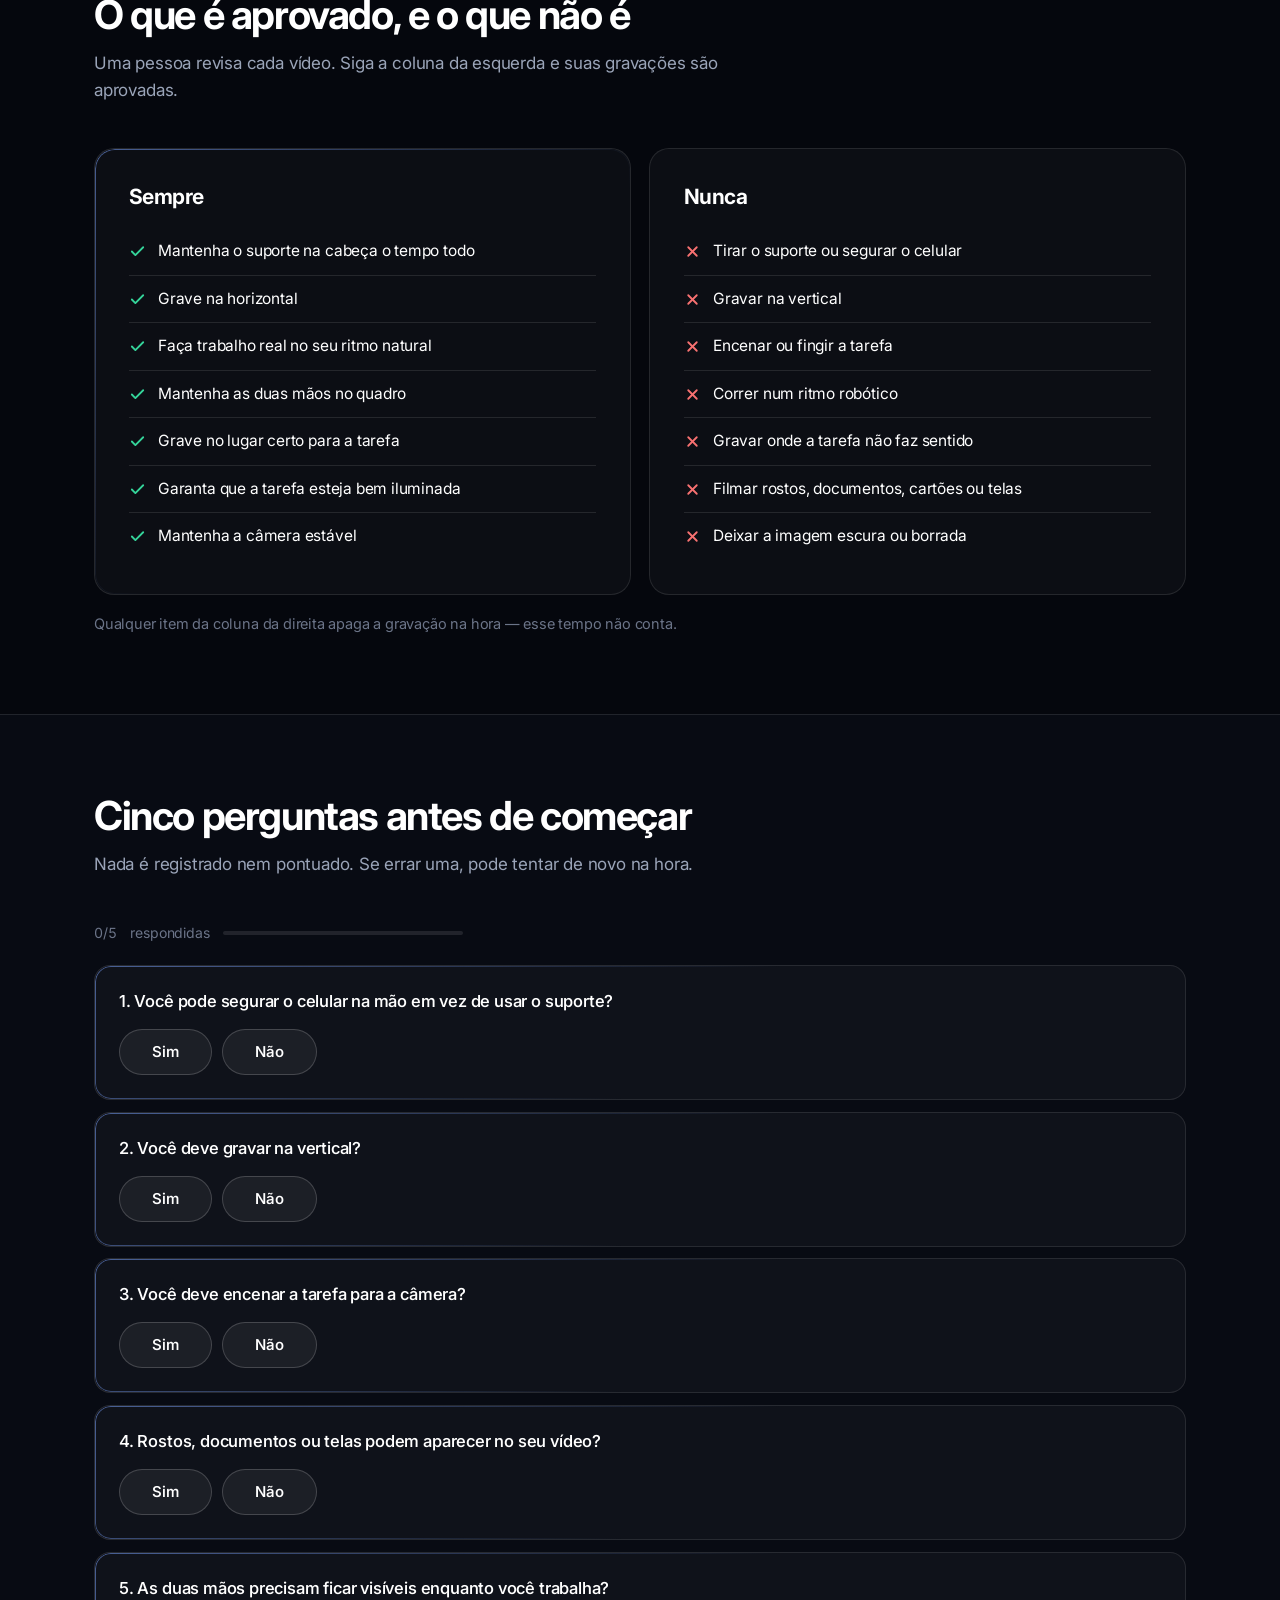
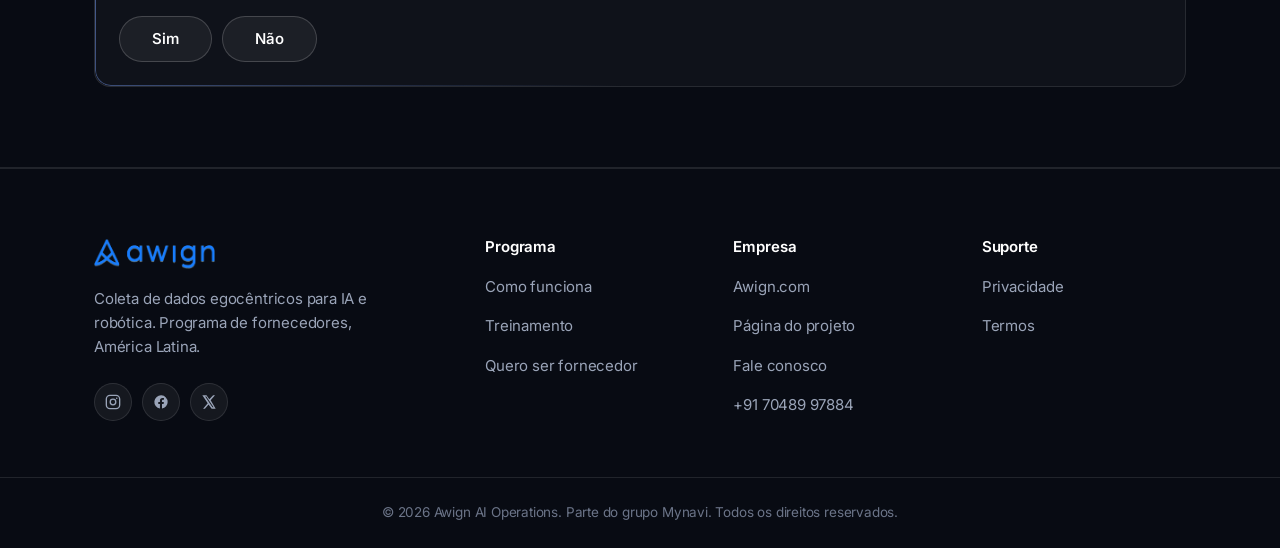
==== commit b0c0eb0a: "Remove headmount photos; keep the four angle checks as text The headmount reference photos can't be " ====
--- a/training.html
+++ b/training.html
@@ -64,14 +64,11 @@
 
   <!-- ================= SETUP ================= -->
   <section class="sec" id="setup">
-    <div class="shell setup">
+    <div class="shell">
       <div class="rv">
         <h2 data-i18n="setupTitle"></h2>
         <p class="lede" style="margin-top:16px" data-i18n="setupBody"></p>
-        <div id="setup-list" style="margin-top:22px"></div>
-      </div>
-      <div class="setup__img card card--edge rv">
-        <img src="assets/img/headmount-angles.jpg" alt="" loading="lazy" />
+        <div id="setup-list" class="setup__grid" style="margin-top:22px"></div>
       </div>
     </div>
   </section>
--- a/styles.css
+++ b/styles.css
@@ -1755,3 +1755,15 @@
   max-width: 17ch;
   font-size: clamp(36px, 4.7vw, 58px);
 }
+
+/* Training page: the four headmount checks, two per row on wide screens. */
+@media (min-width: 960px) {
+  .setup__grid {
+    display: grid;
+    grid-template-columns: 1fr 1fr;
+    gap: 0 40px;
+  }
+  .setup__grid .setup__row:nth-last-child(2) {
+    border-bottom: 0;
+  }
+}
